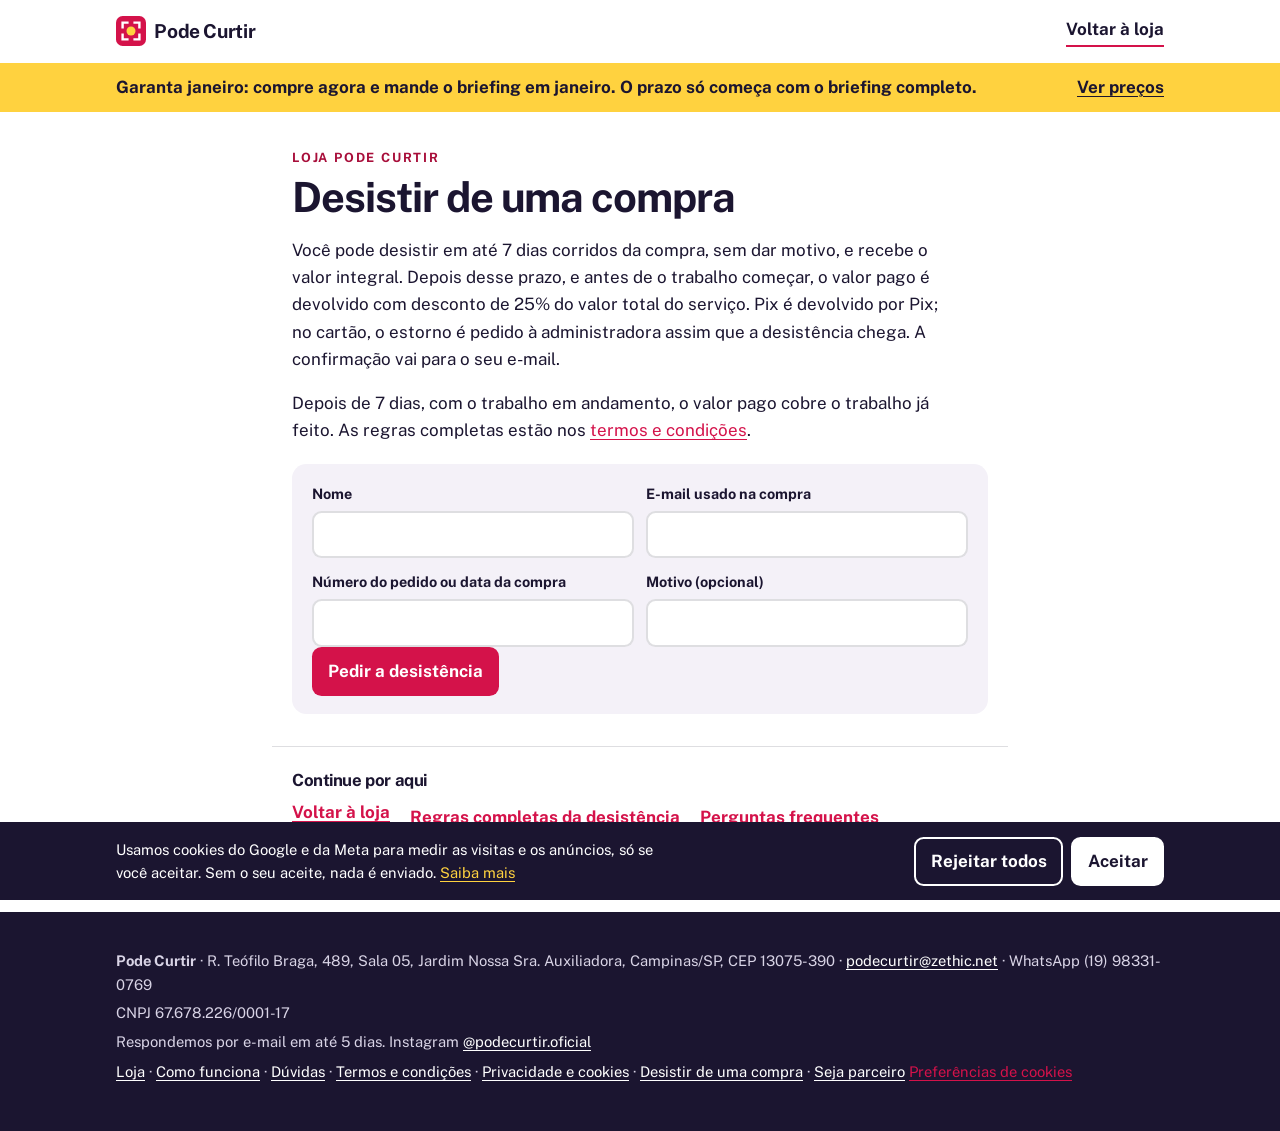
==== desistencia/index.html @ 74d0d6df "Espelho: remodelação pelo benchmark (zethic-site#169) Co-Authored-By: Claude Opus 5.5 <noreply@anthr" ====
<!DOCTYPE html>
<html lang="pt-BR">
<head>
<meta charset="utf-8">
<meta name="viewport" content="width=device-width, initial-scale=1">
<title>Desistir de uma compra | Pode Curtir</title>
<meta name="description" content="Desista de uma compra na loja da Pode Curtir antes de o trabalho começar, pelo mesmo site em que comprou.">
<meta http-equiv="Content-Security-Policy" content="default-src 'none'; script-src 'self' https://connect.facebook.net https://www.googletagmanager.com; img-src 'self' https://www.facebook.com https://*.google-analytics.com https://*.googletagmanager.com; font-src 'self'; style-src 'self'; connect-src 'self' https://script.google.com https://script.googleusercontent.com https://jessicagessoli.app.n8n.cloud https://www.facebook.com https://*.google-analytics.com https://*.analytics.google.com https://*.googletagmanager.com; base-uri 'none'; form-action 'none'">
<meta name="color-scheme" content="light">
<link rel="canonical" href="https://podecurtir.zethic.net/desistencia/">
<meta name="robots" content="index, follow">
<link rel="icon" href="/assets/img/podecurtir-icone.svg" type="image/svg+xml">
<link rel="preload" href="/assets/fonts/public-sans-latin-700-normal.woff2" as="font" type="font/woff2" crossorigin>
<link rel="stylesheet" href="/assets/css/podecurtir.css?v=f7a39572f4">
<link rel="stylesheet" href="/assets/css/podecurtir-loja.css?v=ccd2ad8057">
<script src="/assets/js/podecurtir-config.js?v=f3eea99baa" defer></script>
<script src="/assets/js/podecurtir-comum.js?v=a28449d32a" defer></script>
</head>
<body>
<a class="skip" href="#conteudo">Ir para o conteúdo</a>
<header class="top">
  <div class="wrap">
    <a class="mark" href="/">Pode Curtir</a>
    <a class="top-cta" href="/#loja">Voltar à loja</a>
  </div>
</header>

<main id="conteudo" class="doc">
  <div class="wrap">
    <span class="eyebrow">LOJA PODE CURTIR</span>
    <h1>Desistir de uma compra</h1>
    <p>Você pode desistir em até 7 dias corridos da compra, sem dar motivo, e recebe o valor integral. Depois desse prazo, e antes de o trabalho começar, o valor pago é devolvido com desconto de 25% do valor total do serviço. Pix é devolvido por Pix; no cartão, o estorno é pedido à administradora assim que a desistência chega. A confirmação vai para o seu e-mail.</p>
    <p>Depois de 7 dias, com o trabalho em andamento, o valor pago cobre o trabalho já feito. As regras completas estão nos <a href="/termos/#desistencia">termos e condições</a>.</p>

    <form id="form-desistencia" class="caixa" novalidate>
      <div class="dois">
        <label class="campo" for="d-nome">Nome<input id="d-nome" name="nome" autocomplete="name" required></label>
        <label class="campo" for="d-email">E-mail usado na compra<input id="d-email" name="email" type="email" autocomplete="email" required></label>
        <label class="campo" for="d-pedido">Número do pedido ou data da compra<input id="d-pedido" name="pedido" required></label>
        <label class="campo" for="d-motivo">Motivo (opcional)<input id="d-motivo" name="motivo"></label>
      </div>
      <p class="erro" id="desistencia-erro" role="alert" hidden></p>
      <div class="acoes"><button class="btn-pc" type="submit">Pedir a desistência</button></div>
    </form>

    <div class="caixa" id="desistencia-ok" role="status" hidden>
      <p><strong>Recebemos o seu pedido de desistência em <span id="desistencia-quando"></span>.</strong></p>
      <p>A confirmação e a devolução seguem para o e-mail informado.</p>
    </div>

    <div class="resultado" id="desistencia-manual" aria-live="polite" hidden>
      <h2>Envie o pedido de desistência</h2>
      <p>Mande a mensagem abaixo pelo WhatsApp ou por e-mail. Vale a data do envio.</p>
      <label class="campo" for="desistencia-texto">Mensagem<textarea id="desistencia-texto" readonly></textarea></label>
      <div class="acoes">
        <button class="btn-linha" type="button" data-copiar="desistencia-texto">Copiar mensagem</button>
        <a class="btn-pc" id="desistencia-whats" href="https://wa.me/5519983310769" rel="noopener">Enviar pelo WhatsApp</a>
      </div>
      <p>E-mail: <span class="selecionavel">podecurtir@zethic.net</span> · WhatsApp: <span class="selecionavel">(19) 98331-0769</span></p>
    </div>
  </div>
  <nav class="wrap seguir" aria-label="Continue por aqui">
    <h2>Continue por aqui</h2>
    <ul>
      <li><a href="/#loja">Voltar à loja</a></li>
      <li><a href="/termos/#desistencia">Regras completas da desistência</a></li>
      <li><a href="/#duvidas">Perguntas frequentes</a></li>
    </ul>
  </nav>
</main>

<footer class="ident">
  <div class="wrap">
    <p><strong>Pode Curtir</strong> · R. Teófilo Braga, 489, Sala 05, Jardim Nossa Sra. Auxiliadora, Campinas/SP, CEP 13075-390 · <a href="mailto:podecurtir@zethic.net">podecurtir@zethic.net</a> · WhatsApp (19) 98331-0769</p>
    <p data-cnpj hidden>CNPJ <span></span></p>
    <p>Respondemos por e-mail em até 5 dias. Instagram <a href="https://www.instagram.com/podecurtir.oficial/" rel="noopener">@podecurtir.oficial</a></p>
    <p class="mapa"><a href="/#loja">Loja</a> · <a href="/#como">Como funciona</a> · <a href="/#duvidas">Dúvidas</a> · <a href="/termos/">Termos e condições</a> · <a href="/privacidade/" data-link-privacidade>Privacidade e cookies</a> · <a href="/desistencia/">Desistir de uma compra</a> · <a href="/parceiros/">Seja parceiro</a> <button class="linkbtn" type="button" data-preferencias-cookies hidden>Preferências de cookies</button></p>
  </div>
</footer>
</body>
</html>
---- assets/css/podecurtir.css ----
/* Pode Curtir — foto e vídeo prontos para postar. Página: /podecurtir. Marca operada pela Zethic. */
@font-face{font-family:"Public Sans";font-style:normal;font-weight:400;font-display:swap;src:url(/assets/fonts/public-sans-latin-400-normal.woff2) format("woff2");unicode-range:U+0000-00FF,U+0131,U+0152-0153,U+02BB-02BC,U+02C6,U+02DA,U+02DC,U+0304,U+0308,U+0329,U+2000-206F,U+2074,U+20AC,U+2122,U+2191,U+2193,U+2212,U+2215,U+FEFF,U+FFFD}
@font-face{font-family:"Public Sans";font-style:normal;font-weight:400;font-display:swap;src:url(/assets/fonts/public-sans-latin-ext-400-normal.woff2) format("woff2");unicode-range:U+0100-02AF,U+0304,U+0308,U+0329,U+1E00-1E9F,U+1EF2-1EFF,U+2020,U+20A0-20AB,U+20AD-20C0,U+2113,U+2C60-2C7F,U+A720-A7FF}
@font-face{font-family:"Public Sans";font-style:normal;font-weight:700;font-display:swap;src:url(/assets/fonts/public-sans-latin-700-normal.woff2) format("woff2");unicode-range:U+0000-00FF,U+0131,U+0152-0153,U+02BB-02BC,U+02C6,U+02DA,U+02DC,U+0304,U+0308,U+0329,U+2000-206F,U+2074,U+20AC,U+2122,U+2191,U+2193,U+2212,U+2215,U+FEFF,U+FFFD}
@font-face{font-family:"Public Sans";font-style:normal;font-weight:700;font-display:swap;src:url(/assets/fonts/public-sans-latin-ext-700-normal.woff2) format("woff2");unicode-range:U+0100-02AF,U+0304,U+0308,U+0329,U+1E00-1E9F,U+1EF2-1EFF,U+2020,U+20A0-20AB,U+20AD-20C0,U+2113,U+2C60-2C7F,U+A720-A7FF}

:root{
  --rosa:#D4124A; --rosa-escuro:#A80E3A; --flash:#FFD23F;
  --tinta:#1B1530; --cinza:#5B5570; --lilas:#F4F1F8; --branco:#FFFFFF;
  --linha:rgba(27,21,48,.14);
  --sans:"Public Sans",system-ui,-apple-system,"Segoe UI",sans-serif;
}
*,*::before,*::after{box-sizing:border-box}
html{-webkit-text-size-adjust:100%;scroll-behavior:smooth}
@media (prefers-reduced-motion:reduce){html{scroll-behavior:auto}}
body{margin:0;background:var(--branco);color:var(--tinta);font:400 1.0625rem/1.6 var(--sans);overflow-wrap:break-word}
a{color:var(--rosa);text-underline-offset:.18em}
a:hover{color:var(--rosa-escuro)}
:focus-visible{outline:3px solid var(--tinta);outline-offset:3px;border-radius:2px}
.skip{position:absolute;left:-999px;top:0;background:var(--tinta);color:var(--branco);padding:.6rem 1rem;z-index:10}
.skip:focus{left:1rem;top:1rem}
.wrap{width:100%;max-width:68rem;margin:0 auto;padding:0 1.25rem}

/* Topo */
.top .wrap{display:flex;flex-wrap:wrap;align-items:center;justify-content:space-between;gap:.6rem 1.25rem;padding-top:1rem;padding-bottom:1rem}
.mark{display:inline-flex;align-items:center;gap:.5rem;font-weight:700;font-size:1.2rem;letter-spacing:-.02em;color:var(--tinta);text-decoration:none}
.mark::before{content:"";flex:none;width:1.9rem;height:1.9rem;background:url(/assets/img/podecurtir-icone.svg) center/contain no-repeat}
.top-cta{font-weight:700;text-decoration:none;color:var(--tinta);border-bottom:2px solid var(--rosa);padding-bottom:.1rem}
.top-cta:hover{color:var(--rosa)}

/* Abertura: visor de câmera */
.hero{background:var(--rosa);color:var(--branco);padding:2.5rem 0 3rem}
.visor{position:relative;padding:clamp(2rem,5vw,3.75rem) clamp(1.25rem,5vw,3.5rem);
  background:
    linear-gradient(var(--branco),var(--branco)) top left/2.2rem 3px no-repeat,
    linear-gradient(var(--branco),var(--branco)) top left/3px 2.2rem no-repeat,
    linear-gradient(var(--branco),var(--branco)) top right/2.2rem 3px no-repeat,
    linear-gradient(var(--branco),var(--branco)) top right/3px 2.2rem no-repeat,
    linear-gradient(var(--branco),var(--branco)) bottom left/2.2rem 3px no-repeat,
    linear-gradient(var(--branco),var(--branco)) bottom left/3px 2.2rem no-repeat,
    linear-gradient(var(--branco),var(--branco)) bottom right/2.2rem 3px no-repeat,
    linear-gradient(var(--branco),var(--branco)) bottom right/3px 2.2rem no-repeat}
.rec{display:inline-flex;align-items:center;gap:.5rem;margin:0 0 1.25rem;font-weight:700;font-size:.95rem}
.rec::before{content:"";width:.75rem;height:.75rem;border-radius:50%;background:var(--flash);animation:pisca 1.6s steps(2,start) infinite}
@keyframes pisca{to{visibility:hidden}}
@media (prefers-reduced-motion:reduce){.rec::before{animation:none}}
.hero h1{font-weight:700;font-size:clamp(2.6rem,8vw,5.6rem);line-height:.98;letter-spacing:-.035em;margin:0 0 1.25rem;max-width:12ch}
.hero .lede{font-size:clamp(1.1rem,2vw,1.3rem);margin:0 0 2rem;max-width:44ch}
.actions{display:flex;flex-wrap:wrap;gap:.75rem}
.btn{display:inline-block;padding:.9rem 1.35rem;border-radius:999px;font-weight:700;text-decoration:none}
.btn.cheio{background:var(--branco);color:var(--rosa)}
.btn.cheio:hover{background:var(--flash);color:var(--tinta)}
.btn.contorno{border:2px solid var(--branco);color:var(--branco)}
.btn.contorno:hover{background:var(--branco);color:var(--rosa)}

/* Seções */
section{padding:4rem 0}
section.alt{background:var(--lilas)}
h2{font-weight:700;font-size:clamp(1.8rem,3.6vw,2.6rem);line-height:1.08;letter-spacing:-.025em;margin:0 0 .75rem;max-width:20ch}
.intro{color:var(--cinza);margin:0 0 2.25rem;max-width:58ch}

.frentes{display:grid;grid-template-columns:repeat(2,minmax(0,1fr));gap:2rem 2.5rem;margin:0;padding:0;list-style:none}
.frentes > li{border-top:4px solid var(--rosa);padding-top:1.1rem}
.frentes h3{font-weight:700;font-size:1.45rem;letter-spacing:-.02em;margin:0 0 .25rem}
.frentes .para{color:var(--cinza);margin:0 0 .9rem}
.frentes ul{margin:0;padding:0;list-style:none}
.frentes ul li{padding:.6rem 0;border-top:1px solid var(--linha)}
.frentes ul li strong{display:block}
.frentes ul li span{color:var(--cinza);font-size:.97rem}

.passos{margin-top:1.75rem;counter-reset:passo;display:grid;grid-template-columns:repeat(4,minmax(0,1fr));gap:1.75rem;margin:0;padding:0;list-style:none}
.passos li{counter-increment:passo}
.passos li::before{content:counter(passo);display:flex;align-items:center;justify-content:center;width:2.4rem;height:2.4rem;border-radius:50%;background:var(--tinta);color:var(--branco);font-weight:700;margin-bottom:.8rem}
.passos h3{font-weight:700;font-size:1.1rem;margin:0 0 .3rem}
.passos p{margin:0;color:var(--cinza)}
.nota{margin:2rem 0 0;color:var(--cinza);max-width:60ch}

.fim{background:var(--tinta);color:var(--branco)}
.fim .wrap{display:grid;grid-template-columns:minmax(0,1.3fr) minmax(0,1fr);gap:2rem;align-items:center}
.fim h2{max-width:none}
.fim p{color:#D9D4E6;margin:0}
.fim p + p{margin-top:.5rem}
.fim p a{color:var(--flash)}
.fim .actions{justify-content:flex-start}
.fim .btn.cheio{background:var(--rosa);color:var(--branco)}
.fim .btn.cheio:hover{background:var(--flash);color:var(--tinta)}

footer{padding:2rem 0 2.5rem;color:var(--cinza);font-size:.92rem;border-top:1px solid var(--linha)}
footer p{margin:.25rem 0}

@media (max-width:60rem){
  .frentes{grid-template-columns:minmax(0,1fr)}
  .passos{grid-template-columns:repeat(2,minmax(0,1fr))}
  .fim .wrap{grid-template-columns:minmax(0,1fr)}
}
@media (max-width:30rem){
  .passos{grid-template-columns:minmax(0,1fr)}
  section{padding:3rem 0}
  .hero{padding:1.5rem 0 2rem}
}

/* Rodapé de identificação (Decreto 7.962/2013, art. 2º) */
footer.ident{background:var(--lilas)}
footer.ident p{margin:.3rem 0}
.linkbtn{border:0;background:none;padding:0;color:var(--rosa);font-weight:400;text-decoration:underline;text-underline-offset:.18em;cursor:pointer}

/* Aviso de cookies (só aparece com o Pixel configurado) */
.pc-cookies{position:fixed;left:0;right:0;bottom:0;z-index:20;background:var(--tinta);color:var(--branco);padding-bottom:env(safe-area-inset-bottom,0px)}
.pc-cookies .wrap{display:flex;flex-wrap:wrap;gap:.75rem;align-items:center;justify-content:space-between;padding-top:.9rem;padding-bottom:.9rem}
.pc-cookies p{margin:0;font-size:.92rem;max-width:62ch}
.pc-cookies a{color:var(--flash)}
.pc-cookies .botoes{display:flex;flex-wrap:wrap;gap:.5rem}
.pc-cookies button{border-radius:.6rem;padding:.55rem .9rem;font-weight:700;cursor:pointer;border:2px solid var(--branco);background:transparent;color:var(--branco)}
.pc-cookies button.sim{background:var(--branco);color:var(--tinta)}

/* Página inicial como loja (04/11/2026): preço na primeira dobra, garantias, dúvidas e barra de compra no celular */
.top-nav{display:flex;flex-wrap:wrap;align-items:center;gap:.4rem 1.25rem}
.top-nav a{color:var(--tinta);text-decoration:none;font-weight:600}
.top-nav a:hover{color:var(--rosa)}
.selos{display:flex;flex-wrap:wrap;gap:.5rem 1.5rem;margin:1.75rem 0 0;padding:0;list-style:none;font-weight:600;font-size:.98rem}
.selos li{display:inline-flex;align-items:center;gap:.45rem}
.selos li::before{content:"";flex:none;width:.6rem;height:.6rem;border-radius:50%;background:var(--flash)}
.btn.rosa{background:var(--rosa);color:var(--branco)}
.btn.rosa:hover{background:var(--tinta);color:var(--branco)}
.actions.centro{justify-content:center;margin-top:2.25rem}

.ofertas{display:grid;grid-template-columns:repeat(4,minmax(0,1fr));gap:1.25rem}
.oferta{display:flex;flex-direction:column;border:2px solid var(--linha);border-radius:1.1rem;padding:1.4rem 1.25rem}
.oferta h3{font-weight:700;font-size:1.25rem;letter-spacing:-.015em;margin:0}
.oferta .valor{font-weight:700;font-size:2rem;letter-spacing:-.03em;line-height:1.1;margin:.6rem 0 .15rem;font-variant-numeric:tabular-nums}
.oferta .valor small{font-size:.95rem;font-weight:600;letter-spacing:0;color:var(--cinza)}
.oferta .valor small.de{display:block;margin:.1rem 0}
.caixa p.acoes{display:flex;flex-wrap:wrap;align-items:center;gap:.75rem 1.25rem}
.oferta .cond{color:var(--cinza);font-size:.93rem;margin:0 0 .9rem}
.oferta p{margin:0 0 1.2rem}
.oferta .btn{margin-top:auto;text-align:center}
.oferta:hover{border-color:var(--rosa)}
/* Por onde começar (06/11/2026): etapa da esteira, escada de preço e recuperação de conta. */
.oferta .etapa{margin:0 0 .5rem;font-size:.8rem;font-weight:700;letter-spacing:.06em;text-transform:uppercase;color:var(--rosa)}
.oferta .escada{font-size:.88rem;color:var(--cinza);margin:-.6rem 0 1.2rem}
.urgente{display:flex;flex-wrap:wrap;align-items:center;justify-content:space-between;gap:1rem 2rem;margin:2rem 0 0;padding:1.3rem 1.4rem;border-radius:1.1rem;background:var(--lilas);border-left:6px solid var(--rosa)}
.urgente h3{margin:0 0 .3rem;font-size:1.15rem;font-weight:700}
.urgente p{margin:0;max-width:60ch}

.garantias{display:grid;grid-template-columns:repeat(2,minmax(0,1fr));gap:1.25rem 2.5rem;margin:1.5rem 0 0;padding:0;list-style:none}
.garantias li{border-top:4px solid var(--rosa);padding-top:.9rem}
.garantias strong{display:block;font-size:1.15rem;margin-bottom:.2rem}
.garantias span{color:var(--cinza)}

.faq{max-width:46rem;margin-top:1.25rem}
.faq details{border-top:1px solid var(--linha);padding:.2rem 0}
.faq details:last-child{border-bottom:1px solid var(--linha)}
.faq summary{cursor:pointer;font-weight:700;font-size:1.1rem;padding:.8rem 0;list-style-position:outside}
.faq summary:hover{color:var(--rosa)}
.faq details p{margin:0 0 1rem;color:var(--cinza);max-width:60ch}

.barra-compra{display:none}
@media (max-width:60rem){
  .ofertas{grid-template-columns:repeat(2,minmax(0,1fr))}
}
@media (max-width:40rem){
  .top-nav a:not(.top-cta){display:none}
  .ofertas,.garantias{grid-template-columns:minmax(0,1fr)}
  .pc-inicio .barra-compra{display:block;position:fixed;left:.75rem;right:.75rem;bottom:calc(.75rem + env(safe-area-inset-bottom,0px));z-index:15;
    padding:.95rem 1rem;border-radius:999px;background:var(--rosa);color:var(--branco);font-weight:700;text-align:center;text-decoration:none;box-shadow:0 .4rem 1.2rem rgba(27,21,48,.25)}
  .pc-inicio footer{padding-bottom:5.5rem}
}

/* Trabalhos (portfólio): cada capa abre o reel no Instagram */
.galeria{display:grid;grid-template-columns:repeat(auto-fit,minmax(12rem,16rem));gap:1.5rem;margin-top:1.5rem}
.reel{display:flex;flex-direction:column;gap:.15rem;color:var(--tinta);text-decoration:none;font-size:.95rem}
.reel .capa{position:relative;display:block;margin-bottom:.45rem;border-radius:1rem;overflow:hidden;background:var(--tinta)}
.reel img{display:block;width:100%;height:auto;aspect-ratio:9/16;object-fit:cover;transition:transform .3s}
.reel .play{position:absolute;inset:0;margin:auto;width:4rem;height:4rem;border-radius:50%;background:rgba(27,21,48,.72)}
.reel .play::after{content:"";position:absolute;left:1.6rem;top:1.25rem;border-style:solid;border-width:.75rem 0 .75rem 1.2rem;border-color:transparent transparent transparent #fff}
.reel .sub{color:var(--cinza)}
.reel .ver{margin-top:.2rem;font-weight:600;color:var(--rosa-escuro);text-decoration:underline}
.reel:hover img{transform:scale(1.03)}
.reel:focus-visible{outline:3px solid var(--rosa);outline-offset:4px;border-radius:1rem}

/* Fotos e vídeos de clientes (11/11/2026, mapa de mídias aprovado pela Jéssica): topo com foto, faixa de prova,
   caso Água na Boca, retrato da Lucia Vidotto, "Quem faz" e miniatura "Exemplo real" nos cards. */
figure{margin:0}
figure img,figure video,.exemplo img{display:block;width:100%;height:auto}

/* Topo no modelo dos banners da Zethic (12/11/2026, Jéssica): foto ocupando a faixa inteira, texto próprio em cada destaque,
   nomes com barrinha de tempo e Pausar. O topo cabe na primeira tela: altura = tela menos cabeçalho e faixa da campanha
   (--alto-topo, medido pelo podecurtir-vitrine.js), para os botões já aparecerem ao abrir o site. */
.pc-vitrine{position:relative;padding:0;overflow:hidden;background:var(--tinta);color:var(--branco)}
.pc-vitrine .slides{display:grid}
.pc-vitrine .slide{grid-area:1/1;position:relative;display:flex;align-items:center;min-height:max(34rem,calc(100svh - var(--alto-topo,8rem)));opacity:0;visibility:hidden;transition:opacity .9s ease,visibility 0s linear .9s}
.pc-vitrine .slide.ativo{opacity:1;visibility:visible;transition:opacity .9s ease}
.pc-vitrine:not(.js-vitrine) .slide:first-child{opacity:1;visibility:visible}
.pc-vitrine:not(.js-vitrine) .slide:not(:first-child){display:none}
/* Fundo: a mesma foto, desfocada, na faixa inteira. Por cima, a foto nítida à direita, que se dissolve no fundo.
   As fotos dos clientes são em pé; assim o rosto e o produto aparecem inteiros sem esticar a imagem. */
.slide-fundo{position:absolute;inset:0;overflow:hidden}
.slide-fundo img{width:100%;height:100%;object-fit:cover;display:block;filter:blur(32px) saturate(1.2) brightness(.55);transform:scale(1.25)}
.slide-fundo::after{content:"";position:absolute;inset:0;background:linear-gradient(90deg,rgba(27,21,48,.92) 0%,rgba(27,21,48,.6) 45%,rgba(27,21,48,.15) 100%)}
.slide-img{position:absolute;top:0;bottom:0;right:0;width:min(56%,58rem);overflow:hidden;-webkit-mask-image:linear-gradient(90deg,transparent 0%,#000 28%);mask-image:linear-gradient(90deg,transparent 0%,#000 28%)}
.slide-img img{width:100%;height:100%;object-fit:cover;object-position:50% 40%;display:block}
.slide-img.foco-rosto img{object-position:50% 30%}
.slide-img.foco-retrato img{object-position:50% 18%}
.slide-txt{position:relative;z-index:1;width:100%;padding-top:2.5rem;padding-bottom:6.5rem}
.pc-vitrine .rec{margin-bottom:1rem;color:var(--flash);text-transform:uppercase;letter-spacing:.14em;font-size:.8rem}
.pc-vitrine h1,.slide-t{margin:0 0 1.1rem;max-width:15ch;font-weight:700;font-size:clamp(2.2rem,4.4vw,3.9rem);line-height:1.02;letter-spacing:-.03em;color:var(--branco)}
.pc-vitrine .lede{max-width:46ch;margin:0 0 1.6rem;font-size:clamp(1.02rem,1.5vw,1.18rem);color:#ECE8F4}
.pc-vitrine .selos{margin-top:1.25rem;font-size:.92rem}
.slide-cred{margin:1.1rem 0 0;font-size:.8rem;font-weight:600;color:rgba(255,255,255,.75)}
.pc-vitrine .vitrine-ctrl{position:absolute;left:0;right:0;bottom:1.4rem;z-index:2;display:flex;align-items:flex-end;gap:1.5rem}
.pc-vitrine .vitrine-ctrl[hidden]{display:none}
.pontos{display:flex;gap:1.4rem;flex:1;min-width:0}
.ponto{flex:0 1 11rem;min-width:0;background:none;border:0;padding:.35rem 0;color:rgba(255,255,255,.7);font:inherit;font-size:.85rem;font-weight:600;text-align:left;cursor:pointer}
.ponto:hover,.ponto.ativo{color:var(--branco)}
.ponto-nome{display:block;margin-bottom:.5rem;white-space:nowrap;overflow:hidden;text-overflow:ellipsis}
.ponto .barra{display:block;height:3px;border-radius:2px;background:linear-gradient(var(--flash),var(--flash)) no-repeat left/0% 100%,rgba(255,255,255,.3)}
.ponto.ativo .barra{background-size:100% 100%,auto}
.pausa{flex:none;background:rgba(27,21,48,.45);border:1px solid rgba(255,255,255,.6);color:var(--branco);border-radius:999px;padding:.4rem .95rem;font:inherit;font-size:.82rem;font-weight:600;cursor:pointer;min-height:2.25rem}
.pausa:hover{border-color:var(--branco)}
.pc-vitrine :focus-visible{outline-color:var(--flash)}
@media (prefers-reduced-motion:no-preference){
  .js-vitrine .slide.ativo .slide-img img{animation:pc-aproxima 9s ease-out both}
  .js-vitrine .slide.ativo .slide-fundo img{animation:pc-deriva 9s ease-out both}
  .js-vitrine .slide.ativo .slide-txt>*{animation:pc-sobe .8s ease both}
  .js-vitrine .slide.ativo .slide-txt>:nth-child(2){animation-delay:.08s}
  .js-vitrine .slide.ativo .slide-txt>:nth-child(3){animation-delay:.16s}
  .js-vitrine .slide.ativo .slide-txt>:nth-child(4){animation-delay:.24s}
  .js-vitrine .ponto.ativo .barra{background-size:0% 100%,auto;animation:pc-progresso 7s linear forwards}
  .js-vitrine.pausado .ponto.ativo .barra,.js-vitrine.pausado .slide.ativo .slide-img img{animation-play-state:paused}
}
@keyframes pc-aproxima{from{transform:scale(1.1)}to{transform:scale(1)}}
@keyframes pc-deriva{from{transform:scale(1.35)}to{transform:scale(1.25)}}
@keyframes pc-sobe{from{opacity:0;transform:translateY(18px)}to{opacity:1;transform:none}}
@keyframes pc-progresso{to{background-size:100% 100%,auto}}
@media (max-width:52rem){
  /* Celular: foto na tela inteira, rosto em cima e texto embaixo, com o primeiro botão dentro da primeira tela. */
  .pc-vitrine .slide{align-items:flex-end}
  .slide-fundo{display:none}
  .slide-img{width:auto;left:0;-webkit-mask-image:none;mask-image:none}
  .slide-img img,.slide-img.foco-rosto img{object-position:30% 18%}
  .slide-img.foco-retrato img{object-position:50% 8%}
  .slide-img::after{content:"";position:absolute;inset:0;background:linear-gradient(180deg,rgba(27,21,48,.05) 0%,rgba(27,21,48,.25) 28%,rgba(27,21,48,.88) 52%,rgba(27,21,48,.97) 100%)}
  .slide-txt{padding-top:12rem;padding-bottom:5.5rem}
  .pc-vitrine h1,.slide-t{font-size:clamp(2rem,9vw,2.6rem)}
  .pc-vitrine .lede{font-size:1rem;margin-bottom:1.25rem}
  .pc-vitrine .actions .btn{padding:.8rem 1.2rem}
  .pc-vitrine .selos{gap:.35rem 1rem;font-size:.85rem}
  .pontos{gap:.9rem}
  .ponto{flex:1 1 0;min-height:2.75rem;display:flex;flex-direction:column;justify-content:flex-end}
  .ponto-nome{position:absolute;width:1px;height:1px;overflow:hidden;clip:rect(0 0 0 0);white-space:nowrap}
  body .campanha .wrap{padding-top:.5rem;padding-bottom:.5rem;gap:.15rem .75rem}
  body .campanha p{font-size:.88rem}
  body .campanha a{font-size:.88rem}
}

section.prova{padding:2.25rem 0;border-bottom:1px solid var(--linha)}
.prova .wrap{display:grid;grid-template-columns:minmax(0,1fr) minmax(0,1.6fr);gap:1.5rem 2.5rem;align-items:center}
.prova h2{font-size:clamp(1.4rem,2.6vw,1.9rem)}
.prova p{margin:0 0 .75rem;color:var(--cinza)}
.prova-link{font-weight:700}
.prova-fotos,.caso-fotos,.retratos{display:grid;gap:.75rem;margin:0;padding:0;list-style:none}
.prova-fotos{grid-template-columns:repeat(4,minmax(0,1fr))}
.prova-fotos img,.caso-fotos img,.retratos img{border-radius:.75rem;aspect-ratio:3/4;object-fit:cover}
.prova-fotos figcaption,.caso-fotos figcaption{margin-top:.35rem;font-size:.85rem;color:var(--cinza);line-height:1.3}

.caso .intro{max-width:62ch}
.caso h2,.caso-curto h2{margin-top:.35rem}
.caso-bloco{margin-top:2.5rem}
.caso-bloco h3{font-size:1.35rem;letter-spacing:-.015em;margin:0 0 .6rem}
.caso-bloco > p{max-width:62ch;margin:0 0 1rem}
.caso-quem{display:grid;grid-template-columns:minmax(0,18rem) minmax(0,1fr);gap:1.5rem 2rem;align-items:center}
.caso-quem img{border-radius:1rem;aspect-ratio:3/4;object-fit:cover}
.caso-print{max-width:30rem}
.caso-print img,.antes-depois img{border-radius:.75rem;border:1px solid var(--linha);background:var(--branco)}
.caso-print figcaption{margin-top:.45rem;font-size:.9rem;color:var(--cinza)}
.caso-fotos{grid-template-columns:repeat(5,minmax(0,1fr))}
.antes-depois{display:grid;grid-template-columns:repeat(2,minmax(0,1fr));gap:1.25rem;align-items:start}
.antes-depois figcaption{margin-top:.4rem}
.caso-video{margin-top:1.75rem;max-width:20rem}
.caso-video video{display:block;width:100%;height:auto;border-radius:1rem;background:var(--tinta);aspect-ratio:9/16}
.caso-video p{margin:.5rem 0 0;font-size:.9rem;color:var(--cinza)}
.caso-cta{margin-top:2.25rem}

.retratos{grid-template-columns:repeat(2,minmax(0,16rem));margin-top:1.25rem}
.credito{margin:.6rem 0 0;font-size:.85rem;color:var(--cinza)}

.quem-faz .wrap{display:grid;grid-template-columns:minmax(0,1.1fr) minmax(0,1fr);gap:1.5rem 2.5rem;align-items:center}
.quem-faz img{border-radius:1rem;aspect-ratio:3/2;object-fit:cover}
.quem-faz figcaption{margin-top:.4rem;font-size:.85rem;color:var(--cinza)}
.quem-faz p{margin:0;color:var(--cinza);max-width:46ch}

.exemplo{display:flex;align-items:center;gap:.6rem;margin:.2rem 0 .1rem;padding:.4rem;border-radius:.6rem;background:var(--branco);border:1px solid var(--linha);color:var(--tinta);font-size:.85rem;font-weight:700;text-decoration:none}
.exemplo picture{flex:none;width:4.5rem}
.exemplo img{border-radius:.4rem;aspect-ratio:4/3;object-fit:cover;object-position:top}
.exemplo:hover{border-color:var(--rosa);color:var(--rosa-escuro)}
.proposta .exemplo{max-width:20rem;margin-top:.5rem}

@media (max-width:60rem){
  .prova .wrap,.quem-faz .wrap,.caso-quem{grid-template-columns:minmax(0,1fr)}
  .caso-quem figure{max-width:20rem}
  .caso-fotos{grid-template-columns:repeat(3,minmax(0,1fr))}
}
@media (max-width:40rem){
  .prova-fotos,.caso-fotos{grid-template-columns:repeat(2,minmax(0,1fr))}
  .antes-depois{grid-template-columns:minmax(0,1fr)}
  .caso-video{max-width:none}
  .retratos{grid-template-columns:repeat(2,minmax(0,1fr))}
}
.caso-cta-linha{margin:.6rem 0 0;font-size:.95rem;font-weight:600;color:var(--cinza)}

/* 12/11/2026 (Jéssica): equilíbrio de cores, regra 60-30-10 da publicidade.
   60% claro (branco e lilás) para ler; 30% tinta escura para os momentos de impacto (topo + prova, Como funciona);
   10% rosa só para o que é ação (botões, números, o fechamento). Amarelo só para chamar o olho: campanha, selos, gravação.
   O topo continua na faixa de prova sem corte: as duas são escuras, como na Zethic. */
section.prova{background:var(--tinta);color:var(--branco);border-bottom:0;padding:1.75rem 0 2.75rem;position:relative}
.prova h2{color:var(--branco)}
.prova p{color:#D9D4E6}
.prova .prova-link{color:var(--flash)}
.prova figcaption{color:#BDB6CE}
.prova-fotos img{box-shadow:0 .6rem 1.4rem rgba(0,0,0,.35)}
.prova::before{content:"";position:absolute;left:50%;top:0;width:min(100% - 2.5rem,75rem);transform:translateX(-50%);height:1px;background:rgba(255,255,255,.12)}
#como{background:var(--tinta);color:var(--branco)}
#como h2,#como .passos h3{color:var(--branco)}
#como .passos p{color:#D9D4E6}
#como .passos li::before{background:var(--rosa);color:var(--branco)}
.quem-faz{background:var(--lilas)}
section.alt[aria-labelledby="t-faz"]{background:var(--branco)}
#duvidas{background:var(--lilas)}
.fim{background:var(--rosa)}
.fim p{color:#FFE3EB}
.fim p a{color:var(--branco)}
.fim .btn.cheio{background:var(--branco);color:var(--rosa)}
.fim .btn.cheio:hover{background:var(--flash);color:var(--tinta)}
footer.ident{background:var(--tinta);color:#D9D4E6}
footer.ident a{color:var(--branco)}

/* 12/11/2026 (Jéssica, benchmark): um botão de destaque por tela; o WhatsApp no topo vira link. */
.link-claro{align-self:center;color:var(--branco);font-weight:700;text-decoration:underline;text-underline-offset:.25em;padding:.6rem .2rem}
.link-claro:hover{color:var(--flash)}
.frentes-mais{margin-top:1rem}
.frentes-mais>summary{cursor:pointer;display:inline-flex;align-items:center;gap:.5rem;font-weight:700;color:var(--rosa-escuro);padding:.6rem 1rem;border:1.5px solid var(--linha);border-radius:999px;list-style:none}
.frentes-mais>summary::-webkit-details-marker{display:none}
.frentes-mais>summary::after{content:"+";font-size:1.15rem;line-height:1}
.frentes-mais[open]>summary::after{content:"−"}
.frentes-mais[open]>summary{margin-bottom:1.25rem}
---- assets/css/podecurtir-loja.css ----
/* Pode Curtir — loja, confirmação, termos, privacidade e desistência. Carrega depois de podecurtir.css.
   Mesma identidade: rosa, amarelo e tinta, Public Sans, visor de câmera. Sempre clara, nas cores da marca, mesmo com o celular no modo escuro (07/11/2026). */
:root{
  --sobre-rosa:#FFFFFF; --aviso:#FFF6D6; --rosa-claro:#FFE3EB; --ok:#1F7A45; --ok-claro:#E3F3E9;
  --jg-fundo:#12352B; --jg-texto:#F3F5F2; --ze-fundo:#02041A; --ze-texto:#00E5FF;
}
[hidden]{display:none!important}
.num{font-variant-numeric:tabular-nums}
h1,h2,h3{text-wrap:balance}
button{font:inherit;color:inherit}
.carrinho-btn{display:inline-flex;align-items:center;gap:.5rem;border:2px solid var(--tinta);background:transparent;border-radius:999px;padding:.45rem .95rem;font-weight:700;cursor:pointer}
.carrinho-btn .contador{min-width:1.4rem;height:1.4rem;border-radius:999px;background:var(--rosa);color:var(--sobre-rosa);display:inline-flex;align-items:center;justify-content:center;font-size:.85rem}

/* Abertura da loja */
.loja-hero{padding-top:2.25rem;padding-bottom:1rem}
.eyebrow{display:block;font-size:.8rem;font-weight:700;letter-spacing:.14em;color:var(--rosa-escuro)}
.visor-titulo{position:relative;display:inline-block;padding:.9rem 1.2rem;margin:.6rem 0 .8rem -1.2rem}
.visor-titulo::before,.visor-titulo::after{content:"";position:absolute;width:1.6rem;height:1.6rem;border:4px solid var(--rosa)}
.visor-titulo::before{top:0;left:0;border-right:0;border-bottom:0}
.visor-titulo::after{bottom:0;right:0;border-left:0;border-top:0}
.visor-titulo h1{margin:0;font-weight:700;font-size:clamp(1.9rem,5vw,3rem);line-height:1.05;letter-spacing:-.03em;max-width:18ch}
@media (max-width:36rem){.visor-titulo{margin-left:-.75rem;padding:.6rem .75rem}}
.loja-hero p{color:var(--cinza);margin:0;max-width:60ch;font-size:1.1rem}
.passos-compra{display:flex;flex-wrap:wrap;gap:.5rem 1.2rem;margin:1rem 0 0;padding:0;list-style:none;font-size:.92rem;font-weight:700;counter-reset:pc}
.passos-compra li{display:flex;align-items:center;gap:.5rem;counter-increment:pc}
.passos-compra li::before{content:counter(pc);width:1.5rem;height:1.5rem;border-radius:999px;background:var(--rosa);color:var(--sobre-rosa);display:inline-flex;align-items:center;justify-content:center;font-size:.78rem}

/* Escolha do tipo de Negócio (06/11/2026) */
.tipos{margin-top:1.4rem;display:flex;flex-direction:column;gap:.6rem}
.tipos-opcoes{display:flex;flex-wrap:wrap;gap:.5rem}
.sugestao{background:var(--rosa-claro);border-radius:.75rem;padding:.8rem 1rem;display:flex;flex-direction:column;gap:.6rem;max-width:48rem;font-size:.98rem}
.sugestao p{margin:0;color:var(--tinta)}
.sugestao .pedir{align-self:flex-start}
.foco{margin:0;display:flex;flex-wrap:wrap;align-items:center;gap:.6rem;font-size:.98rem;color:var(--tinta)}
.item.sugerido{box-shadow:inset 0 0 0 2px var(--rosa)}
.item .marca-sugestao{align-self:flex-start;font-size:.68rem;font-weight:700;letter-spacing:.08em;border-radius:999px;padding:.15rem .55rem;background:var(--rosa);color:var(--sobre-rosa)}
.proposta.sugerido strong{color:var(--rosa-escuro)}

/* Catálogo e carrinho */
.layout{display:grid;grid-template-columns:minmax(0,1fr) 22rem;gap:1.75rem;align-items:start;padding-top:1rem;padding-bottom:3rem}
@media (max-width:60rem){.layout{grid-template-columns:minmax(0,1fr)}}
.secao{padding:0;margin:0 0 2rem}
.secao-cab{display:flex;flex-wrap:wrap;justify-content:space-between;align-items:baseline;gap:.5rem 1rem;margin:.5rem 0 1rem}
.secao-cab h2{font-size:1.4rem;margin:0}
.secao-cab p{margin:0;color:var(--cinza);font-size:.92rem}
.grade{display:grid;grid-template-columns:repeat(auto-fill,minmax(15.5rem,1fr));gap:1rem}
.item{background:var(--lilas);border-radius:.9rem;padding:1.25rem;display:flex;flex-direction:column;gap:.6rem;min-width:0}
.item h3{margin:0;font-size:1.2rem}
.item p{margin:0;color:var(--cinza);font-size:.95rem}
.item .preco{color:var(--tinta);font-size:1.6rem;font-weight:700;letter-spacing:-.02em}
.item .beneficio{color:var(--tinta);font-weight:700;font-size:.98rem;line-height:1.35}
.item .preco small{font-size:.9rem;color:var(--cinza);letter-spacing:0}
.item .vagas{font-size:.82rem;font-weight:700;color:var(--rosa-escuro);background:var(--rosa-claro);border-radius:.5rem;padding:.4rem .6rem}
.meta{margin:0;display:flex;flex-direction:column;gap:.25rem;font-size:.88rem;border-top:1px solid var(--linha);padding-top:.6rem}
.meta div{display:flex;justify-content:space-between;gap:.6rem}
.meta dt{color:var(--cinza)}
.meta dd{margin:0;font-weight:700;text-align:right}
.por{margin-top:auto;border:0;border-radius:.6rem;padding:.75rem .9rem;font-weight:700;cursor:pointer;background:var(--rosa);color:var(--sobre-rosa)}
.por[aria-pressed="true"]{background:transparent;color:var(--rosa-escuro);box-shadow:inset 0 0 0 2px var(--rosa)}
.lista-propostas{border-top:1px solid var(--linha)}
.proposta{display:grid;grid-template-columns:minmax(0,1fr) auto;gap:.4rem 1rem;align-items:center;padding:.85rem 0;border-bottom:1px solid var(--linha)}
.proposta p{margin:.1rem 0 0;font-size:.9rem;color:var(--cinza)}
@media (max-width:30rem){.proposta{grid-template-columns:minmax(0,1fr)}.proposta .pedir{justify-self:start}}
.proposta .plus-dica{margin:.25rem 0 0;font-size:.85rem;font-weight:700;color:var(--rosa-escuro)}
/* Plus do fechamento do pedido */
.plus-lista{display:flex;flex-direction:column;gap:.6rem}
.plus-item{display:flex;gap:.75rem;align-items:flex-start;border:2px solid var(--linha);border-radius:.8rem;padding:.85rem 1rem;cursor:pointer;background:var(--branco)}
.plus-item:has(input:checked){border-color:var(--rosa);background:var(--rosa-claro)}
.plus-item input{width:1.25rem;height:1.25rem;margin-top:.15rem;flex:none;accent-color:var(--rosa)}
.plus-corpo{display:flex;flex-direction:column;gap:.3rem;min-width:0;font-size:.92rem}
.plus-topo{display:flex;flex-wrap:wrap;justify-content:space-between;gap:.25rem .75rem;font-size:1rem}
.plus-preco{font-weight:700;white-space:nowrap}
.plus-meta{color:var(--cinza);font-size:.84rem}
.selo{display:inline-block;font-size:.68rem;font-weight:700;letter-spacing:.08em;border-radius:999px;padding:.15rem .55rem;margin-right:.4rem;vertical-align:.1rem}
.selo.pc{background:var(--rosa-claro);color:var(--rosa-escuro)}
.selo.jg{background:var(--jg-fundo);color:var(--jg-texto)}
.selo.ze{background:var(--ze-fundo);color:var(--ze-texto)}
.pedir{border:2px solid var(--tinta);background:transparent;border-radius:.6rem;padding:.55rem .8rem;font-weight:700;cursor:pointer;white-space:nowrap}
.pedir[aria-pressed="true"]{background:var(--tinta);color:var(--branco)}
.carrinho{position:sticky;top:1rem;border:2px solid var(--tinta);border-radius:1rem;padding:1.25rem;display:flex;flex-direction:column;gap:.85rem;background:var(--branco)}
@media (max-width:60rem){.carrinho{position:static}}
.carrinho h2{font-size:1.25rem;margin:0}
.linhas{display:flex;flex-direction:column;gap:.6rem;margin:0;padding:0;list-style:none}
.linhas li{display:grid;grid-template-columns:minmax(0,1fr) auto;gap:.1rem .6rem;font-size:.95rem}
.linhas small{grid-column:1/-1;color:var(--cinza);font-size:.82rem}
.tirar{grid-column:1/-1;justify-self:start;border:0;background:none;padding:0;color:var(--rosa-escuro);font-weight:700;font-size:.82rem;cursor:pointer}
.vazio{margin:0;color:var(--cinza)}
.totais{border-top:1px solid var(--linha);padding-top:.75rem;display:flex;flex-direction:column;gap:.35rem;font-size:.95rem}
.totais div{display:flex;justify-content:space-between;gap:.6rem}
.totais .hoje{font-size:1.25rem;font-weight:700}
.ir{border:0;border-radius:.75rem;padding:.9rem;font-weight:700;font-size:1rem;cursor:pointer;background:var(--rosa);color:var(--sobre-rosa)}
.ir:disabled{opacity:.45;cursor:not-allowed}
.dica{margin:0;font-size:.82rem;color:var(--cinza)}
.aviso-carrinho{margin:0;font-size:.85rem;font-weight:700;background:var(--aviso);border-radius:.5rem;padding:.5rem .65rem}

/* Checkout */
.checkout{display:grid;grid-template-columns:minmax(0,1fr) 22rem;gap:1.75rem;align-items:start;padding-top:1.75rem;padding-bottom:3rem}
@media (max-width:60rem){.checkout{grid-template-columns:minmax(0,1fr)}}
.voltar{border:0;background:none;padding:0;margin:0 0 .6rem;color:var(--rosa-escuro);font-weight:700;cursor:pointer}
fieldset{border:0;padding:0;margin:0 0 1.6rem;display:flex;flex-direction:column;gap:.75rem;min-width:0}
legend{font-size:1.25rem;font-weight:700;padding:0;margin-bottom:.75rem}
.dois{display:grid;grid-template-columns:repeat(2,minmax(0,1fr));gap:.75rem}
@media (max-width:36rem){.dois{grid-template-columns:minmax(0,1fr)}}
.campo{display:flex;flex-direction:column;gap:.35rem;font-size:.9rem;font-weight:700}
.campo input,.campo textarea{font:inherit;font-weight:400;color:var(--tinta);background:var(--branco);border:2px solid var(--linha);border-radius:.6rem;padding:.65rem .75rem}
.campo input:focus,.campo textarea:focus{border-color:var(--rosa);outline:none}
.resumo{background:var(--lilas);border-radius:.9rem;padding:1.1rem 1.25rem;font-size:.95rem;display:flex;flex-direction:column;gap:.6rem}
.resumo h3{margin:0;font-size:.85rem;letter-spacing:.08em;color:var(--rosa-escuro)}
.resumo ul{margin:0;padding-left:1.1rem;display:flex;flex-direction:column;gap:.35rem}
.resumo .limite{margin:0;background:var(--rosa-claro);border-radius:.6rem;padding:.6rem .75rem}
.marcar{display:flex;gap:.6rem;align-items:flex-start;font-size:.95rem}
.marcar input{width:1.2rem;height:1.2rem;margin-top:.15rem;flex:none;accent-color:var(--rosa)}
.erro{margin:0;color:var(--rosa-escuro);font-weight:700;font-size:.92rem}
.resultado{border:2px solid var(--tinta);border-radius:1rem;padding:1.25rem;display:flex;flex-direction:column;gap:.8rem}
.resultado h2{margin:0;font-size:1.3rem}
.resultado p{margin:0}
.resultado textarea{width:100%;min-height:9rem;font:inherit;font-size:.9rem;color:var(--tinta);background:var(--lilas);border:0;border-radius:.6rem;padding:.75rem}
.resultado ul{margin:0;padding-left:1.1rem;display:flex;flex-direction:column;gap:.4rem}
.acoes{display:flex;flex-wrap:wrap;gap:.6rem}
.btn-pc{display:inline-block;border:0;border-radius:.6rem;padding:.7rem 1rem;font-weight:700;text-decoration:none;cursor:pointer;background:var(--rosa);color:var(--sobre-rosa)}
.btn-pc:hover{background:var(--rosa-escuro);color:var(--sobre-rosa)}
.btn-linha{display:inline-block;border:2px solid var(--tinta);border-radius:.6rem;padding:.6rem .95rem;font-weight:700;text-decoration:none;cursor:pointer;background:transparent;color:var(--tinta)}
.selecionavel{user-select:all;font-weight:700}

/* Páginas de texto: termos, privacidade, desistência, confirmação */
.doc{padding:2.25rem 0 3rem}
.doc .wrap{max-width:46rem}
.doc h1{font-size:clamp(1.8rem,4.5vw,2.6rem);line-height:1.08;letter-spacing:-.025em;margin:.4rem 0 .6rem}
.doc h2{font-size:1.3rem;margin:2rem 0 .5rem;max-width:none}
.doc p,.doc li{max-width:65ch}
.doc ul,.doc ol{padding-left:1.2rem}
.doc li+li{margin-top:.35rem}
.versao{color:var(--cinza);font-size:.9rem;margin:0 0 1.5rem}
.doc table{border-collapse:collapse;width:100%;font-size:.92rem;margin:.75rem 0}
.doc th,.doc td{border-top:1px solid var(--linha);padding:.55rem .5rem;text-align:left;vertical-align:top}
.tabela{overflow-x:auto}
.caixa{background:var(--lilas);border-radius:.9rem;padding:1.1rem 1.25rem;margin:1.25rem 0}
.caixa p{margin:0}
.caixa p+p{margin-top:.5rem}
.ok{align-self:flex-start;display:inline-block;background:var(--ok-claro);color:var(--ok);font-weight:700;border-radius:999px;padding:.3rem .8rem;font-size:.9rem}
.proximos{display:grid;grid-template-columns:repeat(auto-fill,minmax(13rem,1fr));gap:.9rem;margin:1.25rem 0;padding:0;list-style:none}
.proximos li{background:var(--lilas);border-radius:.9rem;padding:1rem 1.1rem;margin:0}
.proximos strong{display:block;margin-bottom:.25rem}
.proximos p{margin:0;color:var(--cinza);font-size:.92rem}

.sem-js{background:var(--aviso);padding:1rem 0;margin:0}

@media (prefers-reduced-motion:no-preference){.por,.pedir,.ir,.btn-pc{transition:background .15s,color .15s}}

/* Página única (07/11/2026): a loja entra na página inicial; links entre as páginas nos dois sentidos. */
.visor-titulo h2{margin:0;font-weight:700;font-size:clamp(1.9rem,5vw,3rem);line-height:1.05;letter-spacing:-.03em;max-width:18ch}
.loja{scroll-margin-top:4.5rem}
.seguir{padding-top:1.5rem;padding-bottom:2rem;border-top:1px solid var(--linha);margin-top:2rem}
.seguir h2{font-size:1.05rem;margin:0 0 .6rem}
.seguir ul{display:flex;flex-wrap:wrap;gap:.5rem 1.25rem;list-style:none;margin:0;padding:0}
.seguir a{font-weight:700}
.mapa{line-height:1.9}
/* Página inicial no celular: o carrinho fica na mesma linha da marca; "Ver preços" vai para a barra fixa de baixo. */
@media (max-width:40rem){.pc-inicio .top .wrap{flex-wrap:nowrap}.pc-inicio .top-nav{display:none}}

/* Faixa da campanha do dia (07/11/2026, podecurtir-comum.js): aparece no topo de todas as páginas da Pode Curtir. */
.campanha{background:var(--flash);color:var(--tinta)}
.campanha .wrap{display:flex;flex-wrap:wrap;align-items:center;justify-content:space-between;gap:.5rem 1rem;padding-top:.7rem;padding-bottom:.7rem}
.campanha p{margin:0;font-weight:700;line-height:1.35;max-width:60rem}
.campanha a{font-weight:700;color:var(--tinta);text-decoration:underline;text-underline-offset:3px;white-space:nowrap}
.campanha a:focus-visible{outline:3px solid var(--rosa);outline-offset:3px}
#linhas .bonus span:first-child,#linhas-2 .bonus span:first-child{font-weight:700;color:var(--rosa)}

/* 08/11/2026: faixa "Leve junto · opcional" da Zethic (proteção e recuperação de conta), separada do portfólio da
   Pode Curtir e com as cores da Zethic (azul-marinho #02041A, ciano #00E5FF, gelo #A7B2D1). Contraste: branco e
   ciano sobre o azul-marinho passam de 13:1; o gelo, de 9:1. */
.leve-junto{background:#02041A;color:#FFFFFF;border-radius:1.1rem;padding:1.5rem 1.25rem 1.25rem;margin:2.5rem 0;border:1px solid rgba(0,229,255,.45);box-shadow:0 0 0 4px rgba(0,229,255,.08)}
.leve-junto .secao-cab{display:block;margin-top:0}
.leve-junto .secao-cab h2{color:#FFFFFF;margin:.35rem 0 .4rem}
.leve-junto .secao-cab p{color:#A7B2D1}
.leve-junto .leve-rotulo{color:#00E5FF;font-weight:700;letter-spacing:.04em;font-size:.82rem;text-transform:uppercase}
.leve-junto .leve-rotulo .selo.ze{background:#00E5FF;color:#02041A}
.leve-junto .item{background:rgba(167,178,209,.08);border:1px solid rgba(167,178,209,.22);color:#FFFFFF}
.leve-junto .item h3,.leve-junto .item .preco{color:#FFFFFF}
.leve-junto .item p,.leve-junto .item dt{color:#A7B2D1}
.leve-junto .item .beneficio{color:#FFFFFF}
.leve-junto .item dd{color:#FFFFFF}
.leve-junto .item .selo.ze{background:#00E5FF;color:#02041A}
.leve-junto .item .meta{border-top-color:rgba(167,178,209,.22)}
.leve-junto .por{background:#00E5FF;color:#02041A}
.leve-junto .por[aria-pressed="true"]{background:#FFFFFF;color:#02041A;box-shadow:inset 0 0 0 2px #00E5FF}
.leve-junto .por:focus-visible{outline:3px solid #FFFFFF;outline-offset:2px}
/* Propostas dentro das faixas de parceria (10/11/2026) */
.leve-junto .leve-sub{margin:1.5rem 0 .4rem;font-weight:700;color:#FFFFFF}
.leve-junto .lista-propostas{border-top-color:rgba(167,178,209,.22)}
.leve-junto .proposta{border-bottom-color:rgba(167,178,209,.22)}
.leve-junto .proposta strong{color:#FFFFFF}
.leve-junto .proposta p{color:#A7B2D1}
.leve-junto .proposta .plus-dica{color:#00E5FF}
.leve-junto .pedir{border-color:#00E5FF;color:#00E5FF}
.leve-junto .pedir[aria-pressed="true"]{background:#00E5FF;color:#02041A}
.leve-junto .proposta .selo.ze{background:#00E5FF;color:#02041A}
.leve-junto.jg .lista-propostas,.leve-junto.jg .proposta{border-color:rgba(201,216,207,.25)}
.leve-junto.jg .proposta p{color:#C9D8CF}
.leve-junto.jg .proposta .plus-dica{color:#D9B76E}
.leve-junto.jg .pedir{border-color:#D9B76E;color:#D9B76E}
.leve-junto.jg .pedir[aria-pressed="true"]{background:#D9B76E;color:#12352B}
.leve-junto.jg .proposta .selo.jg{background:#D9B76E;color:#12352B}
/* Bloco em parceria com a Jéssica Gessoli (10/11/2026): mesmo formato do bloco Zethic, com as cores da marca dela (verde-garrafa e latão) */
.leve-junto.jg{background:#12352B;border-color:rgba(217,183,110,.55);box-shadow:0 0 0 4px rgba(217,183,110,.10)}
.leve-junto.jg .secao-cab p{color:#C9D8CF}
.leve-junto.jg .leve-rotulo{color:#D9B76E}
.leve-junto.jg .leve-rotulo .selo.jg,.leve-junto.jg .item .selo.jg{background:#D9B76E;color:#12352B}
.leve-junto.jg .item{background:rgba(243,245,242,.06);border-color:rgba(201,216,207,.25)}
.leve-junto.jg .item p,.leve-junto.jg .item dt{color:#C9D8CF}
.leve-junto.jg .item .preco,.leve-junto.jg .item .beneficio{color:#FFFFFF}
.leve-junto.jg .item .meta{border-top-color:rgba(201,216,207,.25)}
.leve-junto.jg .por{background:#D9B76E;color:#12352B}
.leve-junto.jg .por[aria-pressed="true"]{background:#F3F5F2;color:#12352B;box-shadow:inset 0 0 0 2px #D9B76E}
/* Foto da Jéssica na seção em parceria (Alpha, foto 13, 11/11/2026). */
.leve-junto .secao-cab.com-foto{display:grid;grid-template-columns:7rem 1fr;gap:1.2rem;align-items:center}
.pc-autora img{width:7rem;height:7rem;border-radius:50%;object-fit:cover;display:block;border:2px solid rgba(255,255,255,.25)}
@media (max-width:36rem){.leve-junto .secao-cab.com-foto{grid-template-columns:4.5rem 1fr;gap:.9rem;align-items:start}.pc-autora img{width:4.5rem;height:4.5rem}}
/* Marca da Zethic na seção em parceria, no mesmo formato da foto da Jéssica (11/11/2026). */
.pc-ze img{border:0;object-fit:contain}

/* 12/11/2026 (Jéssica, remodelação, etapa B): loja enxuta. Cartão com nome, preço, para quem é, preço de fundador,
   exemplo real e botão; o resto abre em "Ver o que está incluído". Tipos de Negócio em cartões com "comece por". */
.item{background:var(--branco);border:1px solid var(--linha);box-shadow:0 1px 2px rgba(27,21,48,.04);transition:transform .2s ease,box-shadow .2s ease,border-color .2s ease}
.item:hover{transform:translateY(-3px);box-shadow:0 .9rem 2rem rgba(27,21,48,.1);border-color:transparent}
.item .por{margin-top:auto}
.detalhes{border-top:1px solid var(--linha);padding-top:.5rem}
.detalhes summary{cursor:pointer;font-weight:700;font-size:.9rem;color:var(--rosa-escuro);list-style:none;display:flex;align-items:center;gap:.4rem;padding:.25rem 0;min-height:2.25rem}
.detalhes summary::-webkit-details-marker{display:none}
.detalhes summary::after{content:"+";font-size:1.1rem;line-height:1;transition:transform .2s ease}
.detalhes[open] summary::after{transform:rotate(45deg)}
.detalhes[open]>*:not(summary){margin-top:.5rem}
.detalhes .meta{border-top:0;padding-top:0}
.tipos-opcoes{display:grid;grid-template-columns:repeat(auto-fill,minmax(13.5rem,1fr));gap:.7rem}
.tipos-opcoes .tipo{white-space:normal;display:flex;flex-direction:column;align-items:flex-start;gap:.3rem;text-align:left;padding:1rem 1.1rem;border-radius:.9rem;min-height:5.2rem;background:var(--branco);border:1.5px solid var(--linha);transition:border-color .2s ease,transform .2s ease,box-shadow .2s ease}
.tipos-opcoes .tipo:hover{border-color:var(--rosa);transform:translateY(-2px);box-shadow:0 .6rem 1.4rem rgba(27,21,48,.08)}
.tipos-opcoes .tipo[aria-pressed="true"]{border-color:var(--rosa);background:var(--rosa);color:var(--sobre-rosa)}
.tipo-nome{font-weight:700;font-size:1rem;line-height:1.25}
.tipo-comeco{font-size:.85rem;font-weight:600;opacity:.75}
.leve-junto .item{box-shadow:none}
.leve-junto .item:hover{transform:none;box-shadow:none}
.leve-junto .detalhes{border-top-color:rgba(167,178,209,.22)}
.leve-junto .detalhes summary{color:#FFFFFF}
@media (prefers-reduced-motion:reduce){.item,.item:hover,.tipos-opcoes .tipo,.tipos-opcoes .tipo:hover{transition:none;transform:none}}

/* 12/11/2026 (Jéssica, benchmark): loja em abas, um grupo de serviços por vez. */
.abas-loja{display:flex;gap:.5rem;overflow-x:auto;padding:.25rem 0 1rem;margin-bottom:.5rem;scrollbar-width:thin;-webkit-overflow-scrolling:touch}
.abas-loja .aba{flex:none;border:1.5px solid var(--linha);background:var(--branco);color:var(--tinta);border-radius:999px;padding:.6rem 1.1rem;font:inherit;font-weight:700;font-size:.95rem;cursor:pointer;white-space:nowrap;min-height:2.75rem}
.abas-loja .aba:hover{border-color:var(--rosa)}
.abas-loja .aba[aria-pressed="true"]{background:var(--tinta);border-color:var(--tinta);color:var(--branco)}
.abas-loja .aba:focus-visible{outline:3px solid var(--rosa);outline-offset:2px}
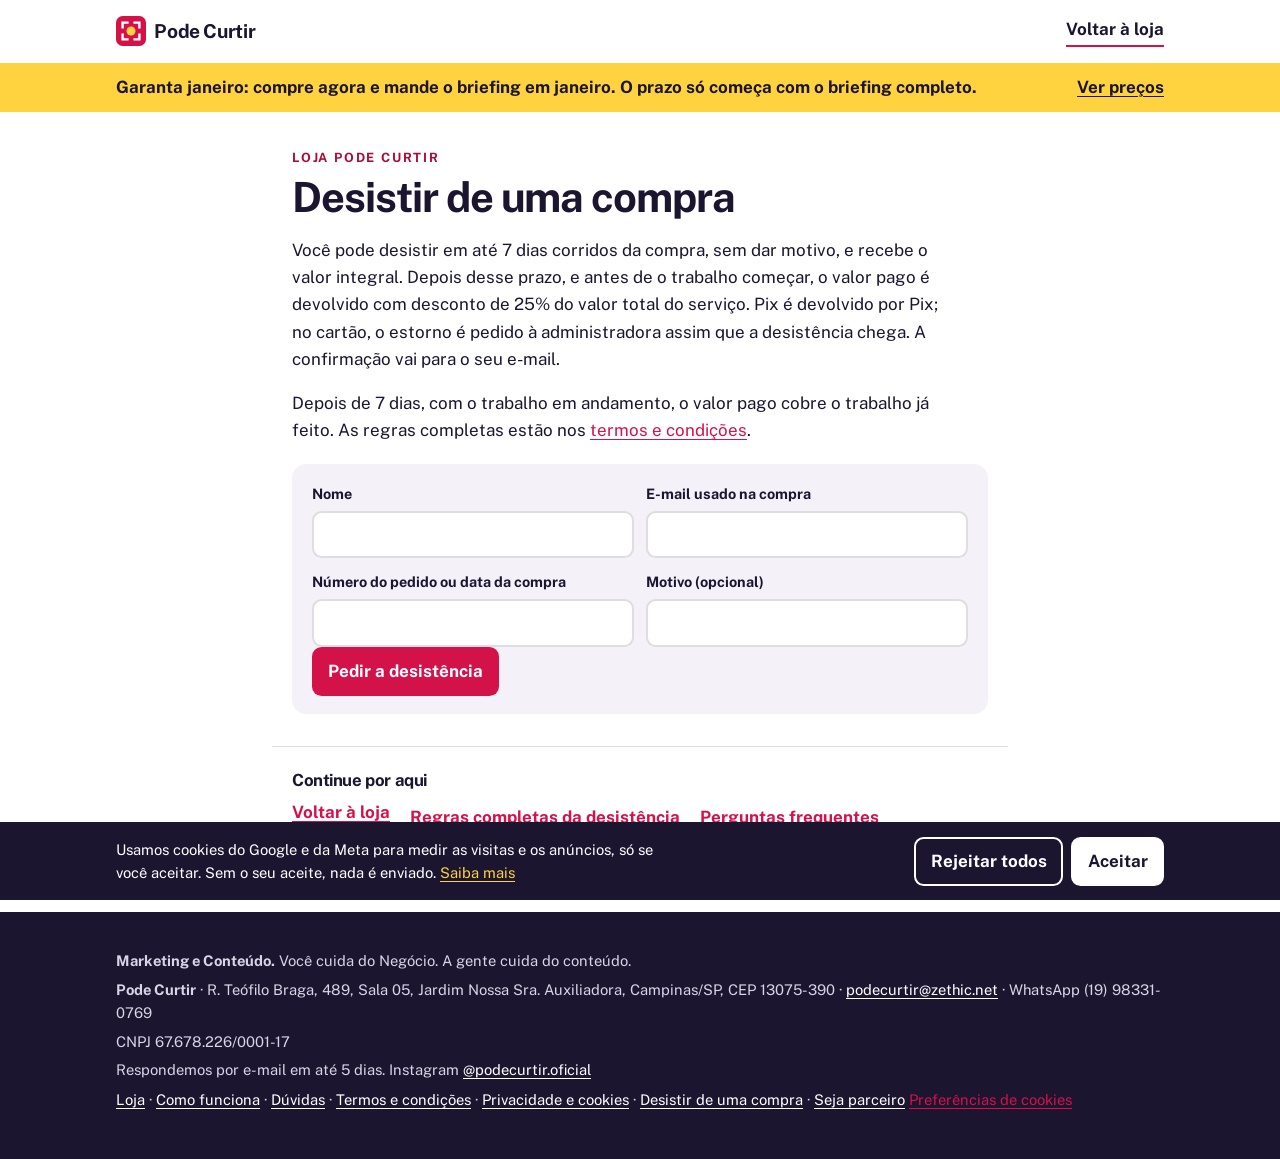
==== commit cb799309: "Rodapé com o descritor e o slogan novos da Pode Curtir Desde 12/11/2026 a Pode Curtir é "Marketing e" ====
--- a/desistencia/index.html
+++ b/desistencia/index.html
@@ -11,8 +11,8 @@
 <meta name="robots" content="index, follow">
 <link rel="icon" href="/assets/img/podecurtir-icone.svg" type="image/svg+xml">
 <link rel="preload" href="/assets/fonts/public-sans-latin-700-normal.woff2" as="font" type="font/woff2" crossorigin>
-<link rel="stylesheet" href="/assets/css/podecurtir.css?v=f7a39572f4">
-<link rel="stylesheet" href="/assets/css/podecurtir-loja.css?v=ccd2ad8057">
+<link rel="stylesheet" href="/assets/css/podecurtir.css?v=9e5d631359">
+<link rel="stylesheet" href="/assets/css/podecurtir-loja.css?v=82f3a208a4">
 <script src="/assets/js/podecurtir-config.js?v=f3eea99baa" defer></script>
 <script src="/assets/js/podecurtir-comum.js?v=a28449d32a" defer></script>
 </head>
@@ -71,6 +71,7 @@
 
 <footer class="ident">
   <div class="wrap">
+    <p class="slogan"><strong>Marketing e Conteúdo.</strong> Você cuida do Negócio. A gente cuida do conteúdo.</p>
     <p><strong>Pode Curtir</strong> · R. Teófilo Braga, 489, Sala 05, Jardim Nossa Sra. Auxiliadora, Campinas/SP, CEP 13075-390 · <a href="mailto:podecurtir@zethic.net">podecurtir@zethic.net</a> · WhatsApp (19) 98331-0769</p>
     <p data-cnpj hidden>CNPJ <span></span></p>
     <p>Respondemos por e-mail em até 5 dias. Instagram <a href="https://www.instagram.com/podecurtir.oficial/" rel="noopener">@podecurtir.oficial</a></p>
--- a/assets/css/podecurtir.css
+++ b/assets/css/podecurtir.css
@@ -1,4 +1,4 @@
-/* Pode Curtir — foto e vídeo prontos para postar. Página: /podecurtir. Marca operada pela Zethic. */
+/* Pode Curtir — marketing e conteúdo (desde 12/11/2026; antes "foto e vídeo prontos para postar"). Site: podecurtir.zethic.net. */
 @font-face{font-family:"Public Sans";font-style:normal;font-weight:400;font-display:swap;src:url(/assets/fonts/public-sans-latin-400-normal.woff2) format("woff2");unicode-range:U+0000-00FF,U+0131,U+0152-0153,U+02BB-02BC,U+02C6,U+02DA,U+02DC,U+0304,U+0308,U+0329,U+2000-206F,U+2074,U+20AC,U+2122,U+2191,U+2193,U+2212,U+2215,U+FEFF,U+FFFD}
 @font-face{font-family:"Public Sans";font-style:normal;font-weight:400;font-display:swap;src:url(/assets/fonts/public-sans-latin-ext-400-normal.woff2) format("woff2");unicode-range:U+0100-02AF,U+0304,U+0308,U+0329,U+1E00-1E9F,U+1EF2-1EFF,U+2020,U+20A0-20AB,U+20AD-20C0,U+2113,U+2C60-2C7F,U+A720-A7FF}
 @font-face{font-family:"Public Sans";font-style:normal;font-weight:700;font-display:swap;src:url(/assets/fonts/public-sans-latin-700-normal.woff2) format("woff2");unicode-range:U+0000-00FF,U+0131,U+0152-0153,U+02BB-02BC,U+02C6,U+02DA,U+02DC,U+0304,U+0308,U+0329,U+2000-206F,U+2074,U+20AC,U+2122,U+2191,U+2193,U+2212,U+2215,U+FEFF,U+FFFD}
@@ -292,7 +292,6 @@
 .exemplo{display:flex;align-items:center;gap:.6rem;margin:.2rem 0 .1rem;padding:.4rem;border-radius:.6rem;background:var(--branco);border:1px solid var(--linha);color:var(--tinta);font-size:.85rem;font-weight:700;text-decoration:none}
 .exemplo picture{flex:none;width:4.5rem}
 .exemplo img{border-radius:.4rem;aspect-ratio:4/3;object-fit:cover;object-position:top}
-.exemplo:hover{border-color:var(--rosa);color:var(--rosa-escuro)}
 .proposta .exemplo{max-width:20rem;margin-top:.5rem}
 
 @media (max-width:60rem){
@@ -343,3 +342,11 @@
 .frentes-mais>summary::after{content:"+";font-size:1.15rem;line-height:1}
 .frentes-mais[open]>summary::after{content:"−"}
 .frentes-mais[open]>summary{margin-bottom:1.25rem}
+.com-a-foto{margin:1.25rem 0 .4rem;font-weight:700}
+.com-a-foto-lista{margin:0;padding-left:1.1rem;display:grid;gap:.35rem}
+
+/* 12/11/2026 (Jéssica): "Conta invadida ou bloqueada?" estava colada na seção do caso. Mesmo respiro em cima e embaixo. */
+.faixa-urgente{padding-bottom:4rem}
+.faixa-urgente .urgente{margin-top:0}
+@media (max-width:60rem){.faixa-urgente{padding-bottom:3rem}}
+section.loja{padding-bottom:0}
--- a/assets/css/podecurtir-loja.css
+++ b/assets/css/podecurtir-loja.css
@@ -212,7 +212,7 @@
 .leve-junto.jg .item .meta{border-top-color:rgba(201,216,207,.25)}
 .leve-junto.jg .por{background:#D9B76E;color:#12352B}
 .leve-junto.jg .por[aria-pressed="true"]{background:#F3F5F2;color:#12352B;box-shadow:inset 0 0 0 2px #D9B76E}
-/* Foto da Jéssica na seção em parceria (Alpha, foto 13, 11/11/2026). */
+/* Foto da Jéssica na seção em parceria (foto 13, 11/11/2026). */
 .leve-junto .secao-cab.com-foto{display:grid;grid-template-columns:7rem 1fr;gap:1.2rem;align-items:center}
 .pc-autora img{width:7rem;height:7rem;border-radius:50%;object-fit:cover;display:block;border:2px solid rgba(255,255,255,.25)}
 @media (max-width:36rem){.leve-junto .secao-cab.com-foto{grid-template-columns:4.5rem 1fr;gap:.9rem;align-items:start}.pc-autora img{width:4.5rem;height:4.5rem}}
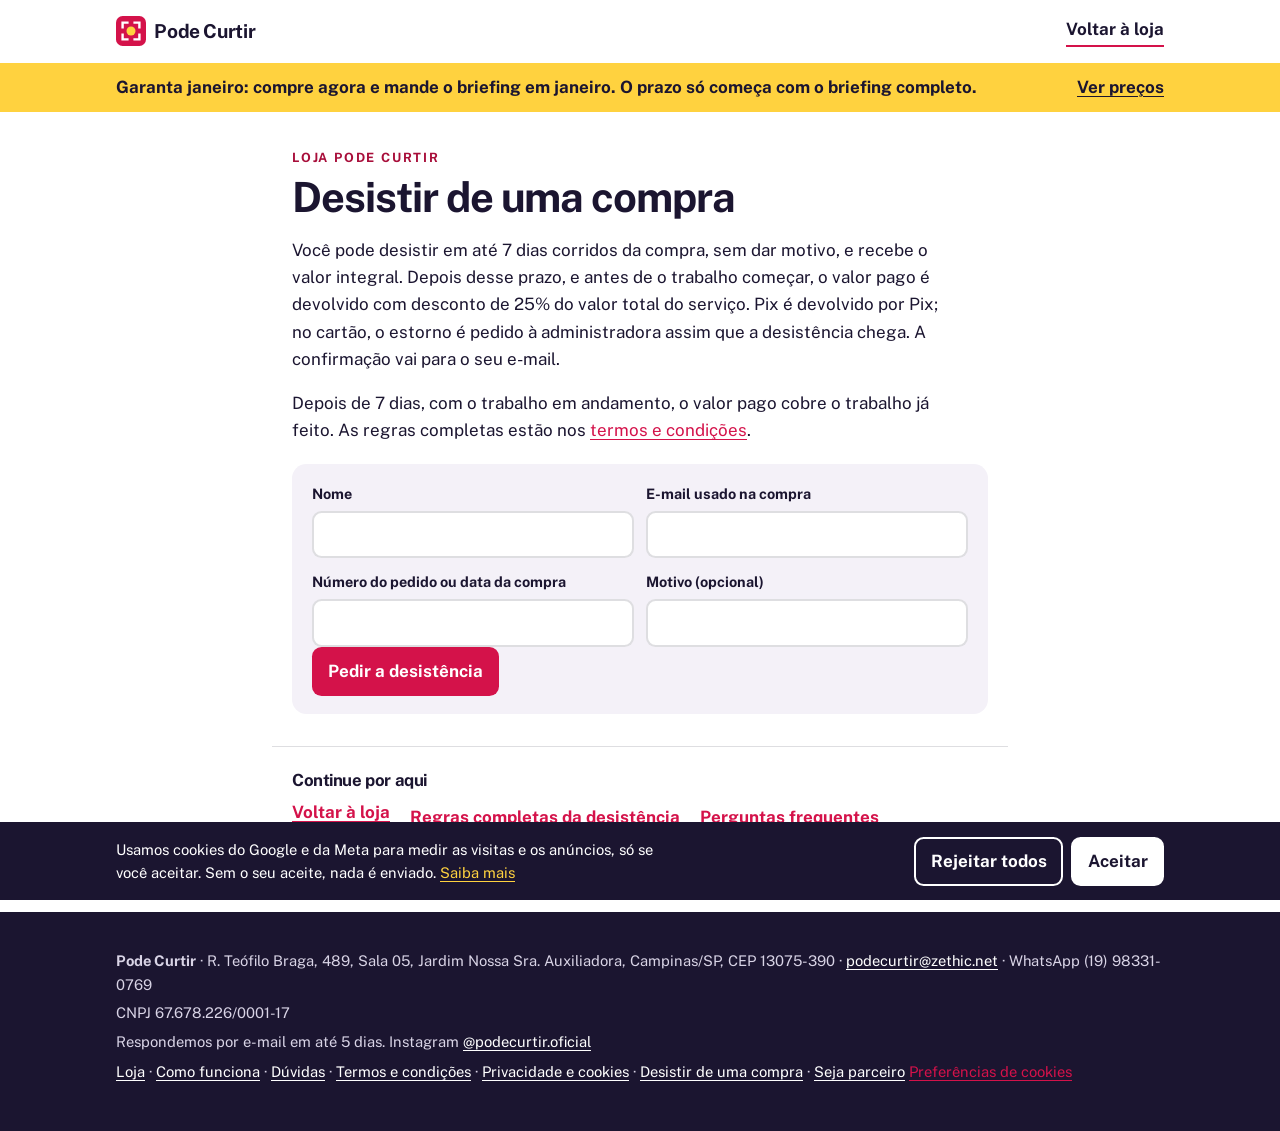
==== commit 32725333: "Pacotes de Natal para pequenos empreendedores e lojas Natal pronto (Ajuste de Perfil + Campanha de N" ====
--- a/desistencia/index.html
+++ b/desistencia/index.html
@@ -11,10 +11,10 @@
 <meta name="robots" content="index, follow">
 <link rel="icon" href="/assets/img/podecurtir-icone.svg" type="image/svg+xml">
 <link rel="preload" href="/assets/fonts/public-sans-latin-700-normal.woff2" as="font" type="font/woff2" crossorigin>
-<link rel="stylesheet" href="/assets/css/podecurtir.css?v=9e5d631359">
+<link rel="stylesheet" href="/assets/css/podecurtir.css?v=1cd3eac5f3">
 <link rel="stylesheet" href="/assets/css/podecurtir-loja.css?v=82f3a208a4">
 <script src="/assets/js/podecurtir-config.js?v=f3eea99baa" defer></script>
-<script src="/assets/js/podecurtir-comum.js?v=a28449d32a" defer></script>
+<script src="/assets/js/podecurtir-comum.js?v=b9f080df6b" defer></script>
 </head>
 <body>
 <a class="skip" href="#conteudo">Ir para o conteúdo</a>
@@ -71,7 +71,6 @@
 
 <footer class="ident">
   <div class="wrap">
-    <p class="slogan"><strong>Marketing e Conteúdo.</strong> Você cuida do Negócio. A gente cuida do conteúdo.</p>
     <p><strong>Pode Curtir</strong> · R. Teófilo Braga, 489, Sala 05, Jardim Nossa Sra. Auxiliadora, Campinas/SP, CEP 13075-390 · <a href="mailto:podecurtir@zethic.net">podecurtir@zethic.net</a> · WhatsApp (19) 98331-0769</p>
     <p data-cnpj hidden>CNPJ <span></span></p>
     <p>Respondemos por e-mail em até 5 dias. Instagram <a href="https://www.instagram.com/podecurtir.oficial/" rel="noopener">@podecurtir.oficial</a></p>
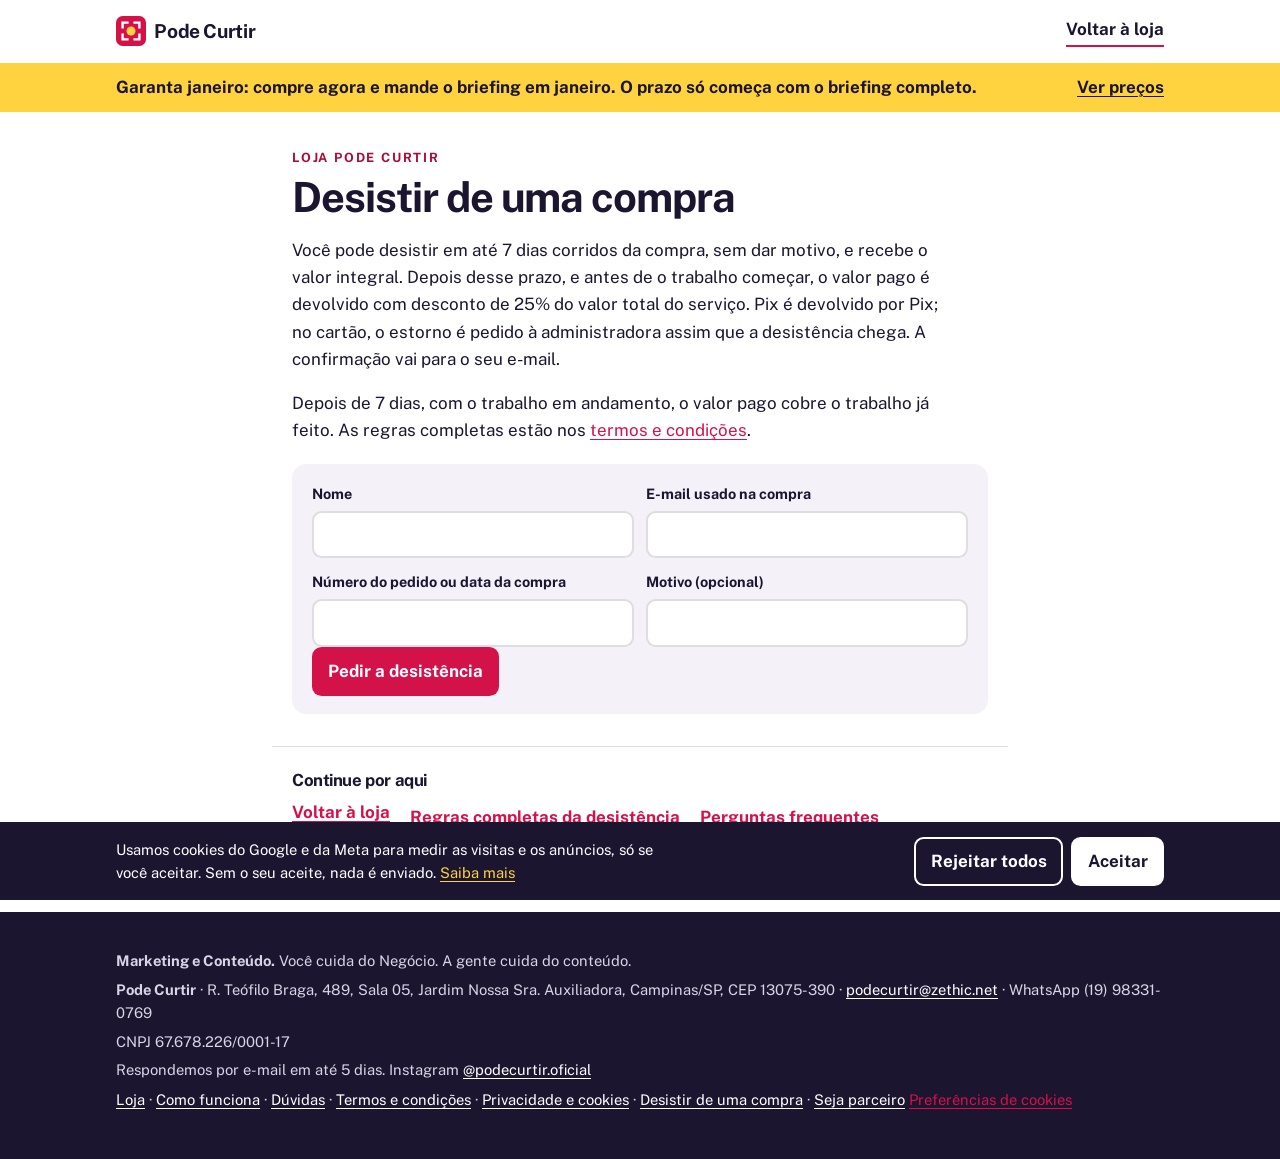
==== commit 274681ac: "Merge pull request #37 from Jessica-Gessoli/pc-slogan-marketing-conteudo Rodapé com "Marketing e Con" ====
--- a/desistencia/index.html
+++ b/desistencia/index.html
@@ -11,7 +11,7 @@
 <meta name="robots" content="index, follow">
 <link rel="icon" href="/assets/img/podecurtir-icone.svg" type="image/svg+xml">
 <link rel="preload" href="/assets/fonts/public-sans-latin-700-normal.woff2" as="font" type="font/woff2" crossorigin>
-<link rel="stylesheet" href="/assets/css/podecurtir.css?v=1cd3eac5f3">
+<link rel="stylesheet" href="/assets/css/podecurtir.css?v=9e5d631359">
 <link rel="stylesheet" href="/assets/css/podecurtir-loja.css?v=82f3a208a4">
 <script src="/assets/js/podecurtir-config.js?v=f3eea99baa" defer></script>
 <script src="/assets/js/podecurtir-comum.js?v=b9f080df6b" defer></script>
@@ -71,6 +71,7 @@
 
 <footer class="ident">
   <div class="wrap">
+    <p class="slogan"><strong>Marketing e Conteúdo.</strong> Você cuida do Negócio. A gente cuida do conteúdo.</p>
     <p><strong>Pode Curtir</strong> · R. Teófilo Braga, 489, Sala 05, Jardim Nossa Sra. Auxiliadora, Campinas/SP, CEP 13075-390 · <a href="mailto:podecurtir@zethic.net">podecurtir@zethic.net</a> · WhatsApp (19) 98331-0769</p>
     <p data-cnpj hidden>CNPJ <span></span></p>
     <p>Respondemos por e-mail em até 5 dias. Instagram <a href="https://www.instagram.com/podecurtir.oficial/" rel="noopener">@podecurtir.oficial</a></p>
